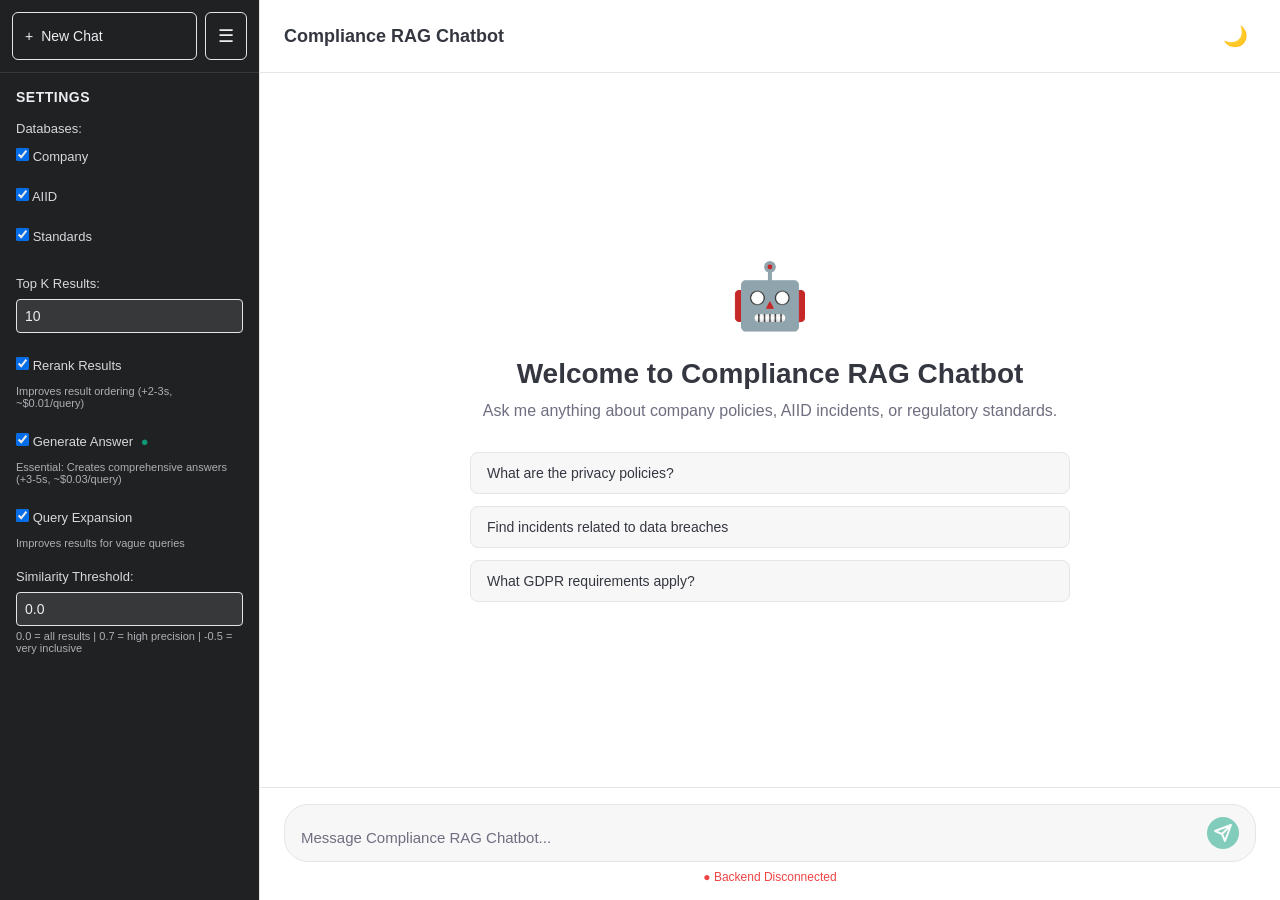
==== frontend/index.html @ 0043b5a8 "primary version is done" ====
<!DOCTYPE html>
<html lang="en">
<head>
    <meta charset="UTF-8">
    <meta name="viewport" content="width=device-width, initial-scale=1.0">
    <title>Compliance RAG Chatbot</title>
    <link rel="stylesheet" href="styles.css">
</head>
<body class="light-theme">
    <div class="app-container">
        <!-- Sidebar -->
        <aside class="sidebar" id="sidebar">
            <div class="sidebar-header">
                <button class="new-chat-btn" id="new-chat-btn">
                    <span>+</span> New Chat
                </button>
                <button class="sidebar-toggle" id="sidebar-toggle" title="Toggle Sidebar">
                    <span>☰</span>
                </button>
            </div>
            
            <div class="sidebar-content">
                <div class="settings-section">
                    <h3>Settings</h3>
                    
                    <div class="setting-item">
                        <label>Databases:</label>
                        <div class="checkbox-group">
                            <label class="checkbox-label">
                                <input type="checkbox" value="company" checked>
                                <span>Company</span>
                            </label>
                            <label class="checkbox-label">
                                <input type="checkbox" value="aiid" checked>
                                <span>AIID</span>
                            </label>
                            <label class="checkbox-label">
                                <input type="checkbox" value="standards" checked>
                                <span>Standards</span>
                            </label>
                        </div>
                    </div>

                    <div class="setting-item">
                        <label for="top-k">Top K Results:</label>
                        <input type="number" id="top-k" value="10" min="1" max="50">
                    </div>

                    <div class="setting-item">
                        <label class="checkbox-label">
                            <input type="checkbox" id="rerank" checked>
                            <span>Rerank Results</span>
                        </label>
                        <small style="display: block; margin-top: 4px; opacity: 0.7; font-size: 11px;">
                            Improves result ordering (+2-3s, ~$0.01/query)
                        </small>
                    </div>

                    <div class="setting-item">
                        <label class="checkbox-label">
                            <input type="checkbox" id="contextualize" checked>
                            <span>Generate Answer</span>
                            <span style="color: var(--accent-color); margin-left: 4px;">●</span>
                        </label>
                        <small style="display: block; margin-top: 4px; opacity: 0.7; font-size: 11px;">
                            Essential: Creates comprehensive answers (+3-5s, ~$0.03/query)
                        </small>
                    </div>

                    <div class="setting-item">
                        <label class="checkbox-label">
                            <input type="checkbox" id="use-expansion" checked>
                            <span>Query Expansion</span>
                        </label>
                        <small style="display: block; margin-top: 4px; opacity: 0.7; font-size: 11px;">
                            Improves results for vague queries
                        </small>
                    </div>

                    <div class="setting-item">
                        <label for="threshold">Similarity Threshold:</label>
                        <input type="number" id="threshold" value="0.0" min="-1" max="1" step="0.1">
                        <small style="display: block; margin-top: 4px; opacity: 0.7; font-size: 11px;">
                            0.0 = all results | 0.7 = high precision | -0.5 = very inclusive
                        </small>
                    </div>
                </div>
            </div>
        </aside>

        <!-- Main Chat Area -->
        <main class="main-content">
            <!-- Header -->
            <header class="chat-header">
                <h1>Compliance RAG Chatbot</h1>
                <button class="theme-toggle" id="theme-toggle" title="Toggle Theme">
                    <span>🌙</span>
                </button>
            </header>

            <!-- Messages Container -->
            <div class="messages-container" id="chat-messages">
                <div class="welcome-screen">
                    <div class="welcome-icon">🤖</div>
                    <h2>Welcome to Compliance RAG Chatbot</h2>
                    <p>Ask me anything about company policies, AIID incidents, or regulatory standards.</p>
                    <div class="example-queries">
                        <button class="example-btn" data-query="What are the privacy policies?">
                            What are the privacy policies?
                        </button>
                        <button class="example-btn" data-query="Find incidents related to data breaches">
                            Find incidents related to data breaches
                        </button>
                        <button class="example-btn" data-query="What GDPR requirements apply?">
                            What GDPR requirements apply?
                        </button>
                    </div>
                </div>
            </div>

            <!-- Input Area -->
            <div class="input-area">
                <div class="input-wrapper">
                    <textarea 
                        id="query-input" 
                        placeholder="Message Compliance RAG Chatbot..."
                        rows="1"
                    ></textarea>
                    <button id="send-btn" class="send-button" disabled>
                        <svg width="20" height="20" viewBox="0 0 20 20" fill="none">
                            <path d="M18 2L9 11M18 2L12 18L9 11M18 2L2 8L9 11" stroke="currentColor" stroke-width="2" stroke-linecap="round" stroke-linejoin="round"/>
                        </svg>
                    </button>
                </div>
                <div class="input-footer">
                    <span class="api-status" id="api-status">● Backend Connected</span>
                </div>
            </div>
        </main>
    </div>

    <script src="app.js"></script>
</body>
</html>
---- frontend/styles.css ----
/* ChatGPT-style Chatbot Interface */

:root {
    --bg-primary: #ffffff;
    --bg-secondary: #f7f7f8;
    --bg-tertiary: #ececf1;
    --text-primary: #353740;
    --text-secondary: #6e6e80;
    --border-color: #e5e5e6;
    --accent-color: #10a37f;
    --accent-hover: #0d8c6d;
    --user-message-bg: #f7f7f8;
    --bot-message-bg: #ffffff;
    --sidebar-bg: #202123;
    --sidebar-text: #ececf1;
    --shadow: rgba(0, 0, 0, 0.1);
}

.dark-theme {
    --bg-primary: #343541;
    --bg-secondary: #444654;
    --bg-tertiary: #2d2d30;
    --text-primary: #ececf1;
    --text-secondary: #acacbe;
    --border-color: #565869;
    --accent-color: #10a37f;
    --accent-hover: #0d8c6d;
    --user-message-bg: #444654;
    --bot-message-bg: #343541;
    --sidebar-bg: #202123;
    --sidebar-text: #ececf1;
    --shadow: rgba(0, 0, 0, 0.3);
}

* {
    margin: 0;
    padding: 0;
    box-sizing: border-box;
}

body {
    font-family: -apple-system, BlinkMacSystemFont, 'Segoe UI', 'Roboto', 'Oxygen', 'Ubuntu', 'Cantarell', sans-serif;
    background: var(--bg-primary);
    color: var(--text-primary);
    height: 100vh;
    overflow: hidden;
    transition: background-color 0.3s ease, color 0.3s ease;
}

.app-container {
    display: flex;
    height: 100vh;
    width: 100vw;
}

/* Sidebar */
.sidebar {
    width: 260px;
    background: var(--sidebar-bg);
    color: var(--sidebar-text);
    display: flex;
    flex-direction: column;
    border-right: 1px solid var(--border-color);
    transition: transform 0.3s ease;
}

.sidebar-header {
    padding: 12px;
    display: flex;
    gap: 8px;
    border-bottom: 1px solid rgba(255, 255, 255, 0.1);
}

.new-chat-btn {
    flex: 1;
    padding: 12px;
    background: transparent;
    border: 1px solid var(--border-color);
    border-radius: 6px;
    color: var(--sidebar-text);
    cursor: pointer;
    font-size: 14px;
    display: flex;
    align-items: center;
    gap: 8px;
    transition: background 0.2s;
}

.new-chat-btn:hover {
    background: rgba(255, 255, 255, 0.1);
}

.sidebar-toggle {
    padding: 12px;
    background: transparent;
    border: 1px solid var(--border-color);
    border-radius: 6px;
    color: var(--sidebar-text);
    cursor: pointer;
    font-size: 18px;
    transition: background 0.2s;
}

.sidebar-toggle:hover {
    background: rgba(255, 255, 255, 0.1);
}

.sidebar-content {
    flex: 1;
    overflow-y: auto;
    padding: 16px;
}

.settings-section h3 {
    font-size: 14px;
    font-weight: 600;
    margin-bottom: 16px;
    color: var(--sidebar-text);
    text-transform: uppercase;
    letter-spacing: 0.5px;
}

.setting-item {
    margin-bottom: 20px;
}

.setting-item label {
    display: block;
    font-size: 13px;
    color: var(--sidebar-text);
    margin-bottom: 8px;
    opacity: 0.9;
}

.setting-item input[type="number"] {
    width: 100%;
    padding: 8px;
    background: rgba(255, 255, 255, 0.1);
    border: 1px solid var(--border-color);
    border-radius: 4px;
    color: var(--sidebar-text);
    font-size: 14px;
}

.setting-item input[type="number"]:focus {
    outline: none;
    border-color: var(--accent-color);
}

.checkbox-group {
    display: flex;
    flex-direction: column;
    gap: 8px;
}

.checkbox-label {
    display: flex;
    align-items: center;
    gap: 8px;
    cursor: pointer;
    font-size: 13px;
    padding: 4px 0;
}

.checkbox-label input[type="checkbox"] {
    cursor: pointer;
}

/* Main Content */
.main-content {
    flex: 1;
    display: flex;
    flex-direction: column;
    background: var(--bg-primary);
    overflow: hidden;
}

.chat-header {
    padding: 16px 24px;
    border-bottom: 1px solid var(--border-color);
    display: flex;
    justify-content: space-between;
    align-items: center;
    background: var(--bg-primary);
}

.chat-header h1 {
    font-size: 18px;
    font-weight: 600;
    color: var(--text-primary);
}

.theme-toggle {
    background: transparent;
    border: none;
    font-size: 20px;
    cursor: pointer;
    padding: 8px;
    border-radius: 4px;
    transition: background 0.2s;
}

.theme-toggle:hover {
    background: var(--bg-secondary);
}

/* Messages Container */
.messages-container {
    flex: 1;
    overflow-y: auto;
    padding: 24px;
    scroll-behavior: smooth;
}

.welcome-screen {
    display: flex;
    flex-direction: column;
    align-items: center;
    justify-content: center;
    height: 100%;
    text-align: center;
    padding: 40px;
}

.welcome-icon {
    font-size: 64px;
    margin-bottom: 24px;
}

.welcome-screen h2 {
    font-size: 28px;
    font-weight: 600;
    margin-bottom: 12px;
    color: var(--text-primary);
}

.welcome-screen p {
    font-size: 16px;
    color: var(--text-secondary);
    margin-bottom: 32px;
    max-width: 600px;
}

.example-queries {
    display: flex;
    flex-direction: column;
    gap: 12px;
    max-width: 600px;
    width: 100%;
}

.example-btn {
    padding: 12px 16px;
    background: var(--bg-secondary);
    border: 1px solid var(--border-color);
    border-radius: 8px;
    color: var(--text-primary);
    cursor: pointer;
    font-size: 14px;
    text-align: left;
    transition: all 0.2s;
}

.example-btn:hover {
    background: var(--bg-tertiary);
    border-color: var(--accent-color);
}

/* Message Styles */
.message {
    display: flex;
    padding: 24px;
    gap: 24px;
    animation: fadeIn 0.3s ease-in;
}

@keyframes fadeIn {
    from {
        opacity: 0;
        transform: translateY(10px);
    }
    to {
        opacity: 1;
        transform: translateY(0);
    }
}

.message-user {
    background: var(--user-message-bg);
}

.message-bot {
    background: var(--bot-message-bg);
}

.message-avatar {
    width: 32px;
    height: 32px;
    border-radius: 4px;
    display: flex;
    align-items: center;
    justify-content: center;
    font-size: 16px;
    flex-shrink: 0;
}

.message-user .message-avatar {
    background: var(--accent-color);
    color: white;
}

.message-bot .message-avatar {
    background: var(--bg-tertiary);
    color: var(--text-primary);
}

.message-content {
    flex: 1;
    line-height: 1.75;
    color: var(--text-primary);
    white-space: pre-wrap;
    word-wrap: break-word;
}

.message-content p {
    margin-bottom: 12px;
}

.message-content p:last-child {
    margin-bottom: 0;
}

/* Typing Indicator */
.typing-indicator {
    display: flex;
    gap: 4px;
    padding: 8px 0;
}

.typing-dot {
    width: 8px;
    height: 8px;
    border-radius: 50%;
    background: var(--text-secondary);
    animation: typing 1.4s infinite;
}

.typing-dot:nth-child(2) {
    animation-delay: 0.2s;
}

.typing-dot:nth-child(3) {
    animation-delay: 0.4s;
}

@keyframes typing {
    0%, 60%, 100% {
        transform: translateY(0);
        opacity: 0.7;
    }
    30% {
        transform: translateY(-10px);
        opacity: 1;
    }
}

/* Input Area */
.input-area {
    padding: 16px 24px;
    border-top: 1px solid var(--border-color);
    background: var(--bg-primary);
}

.input-wrapper {
    display: flex;
    align-items: flex-end;
    gap: 12px;
    background: var(--bg-secondary);
    border: 1px solid var(--border-color);
    border-radius: 24px;
    padding: 12px 16px;
    transition: border-color 0.2s;
}

.input-wrapper:focus-within {
    border-color: var(--accent-color);
}

#query-input {
    flex: 1;
    background: transparent;
    border: none;
    outline: none;
    color: var(--text-primary);
    font-size: 15px;
    font-family: inherit;
    resize: none;
    max-height: 200px;
    line-height: 1.5;
}

#query-input::placeholder {
    color: var(--text-secondary);
}

.send-button {
    background: var(--accent-color);
    border: none;
    border-radius: 50%;
    width: 32px;
    height: 32px;
    display: flex;
    align-items: center;
    justify-content: center;
    cursor: pointer;
    color: white;
    transition: background 0.2s, transform 0.1s;
    flex-shrink: 0;
}

.send-button:hover:not(:disabled) {
    background: var(--accent-hover);
    transform: scale(1.05);
}

.send-button:disabled {
    opacity: 0.5;
    cursor: not-allowed;
}

.input-footer {
    display: flex;
    justify-content: center;
    margin-top: 8px;
}

.api-status {
    font-size: 12px;
    color: var(--text-secondary);
}

.api-status.connected {
    color: var(--accent-color);
}

.api-status.disconnected {
    color: #ef4444;
}

/* Error Message */
.error-message {
    background: rgba(239, 68, 68, 0.1);
    border-left: 3px solid #ef4444;
    padding: 12px 16px;
    border-radius: 4px;
    color: #ef4444;
    margin: 12px 0;
}

/* Scrollbar */
.messages-container::-webkit-scrollbar,
.sidebar-content::-webkit-scrollbar {
    width: 8px;
}

.messages-container::-webkit-scrollbar-track,
.sidebar-content::-webkit-scrollbar-track {
    background: transparent;
}

.messages-container::-webkit-scrollbar-thumb,
.sidebar-content::-webkit-scrollbar-thumb {
    background: var(--border-color);
    border-radius: 4px;
}

.messages-container::-webkit-scrollbar-thumb:hover,
.sidebar-content::-webkit-scrollbar-thumb:hover {
    background: var(--text-secondary);
}

/* Responsive */
@media (max-width: 768px) {
    .sidebar {
        position: absolute;
        left: 0;
        top: 0;
        bottom: 0;
        z-index: 1000;
        transform: translateX(-100%);
    }

    .sidebar.open {
        transform: translateX(0);
    }

    .chat-header h1 {
        font-size: 16px;
    }
}

/* Loading Animation */
@keyframes pulse {
    0%, 100% {
        opacity: 1;
    }
    50% {
        opacity: 0.5;
    }
}

.loading {
    animation: pulse 1.5s ease-in-out infinite;
}
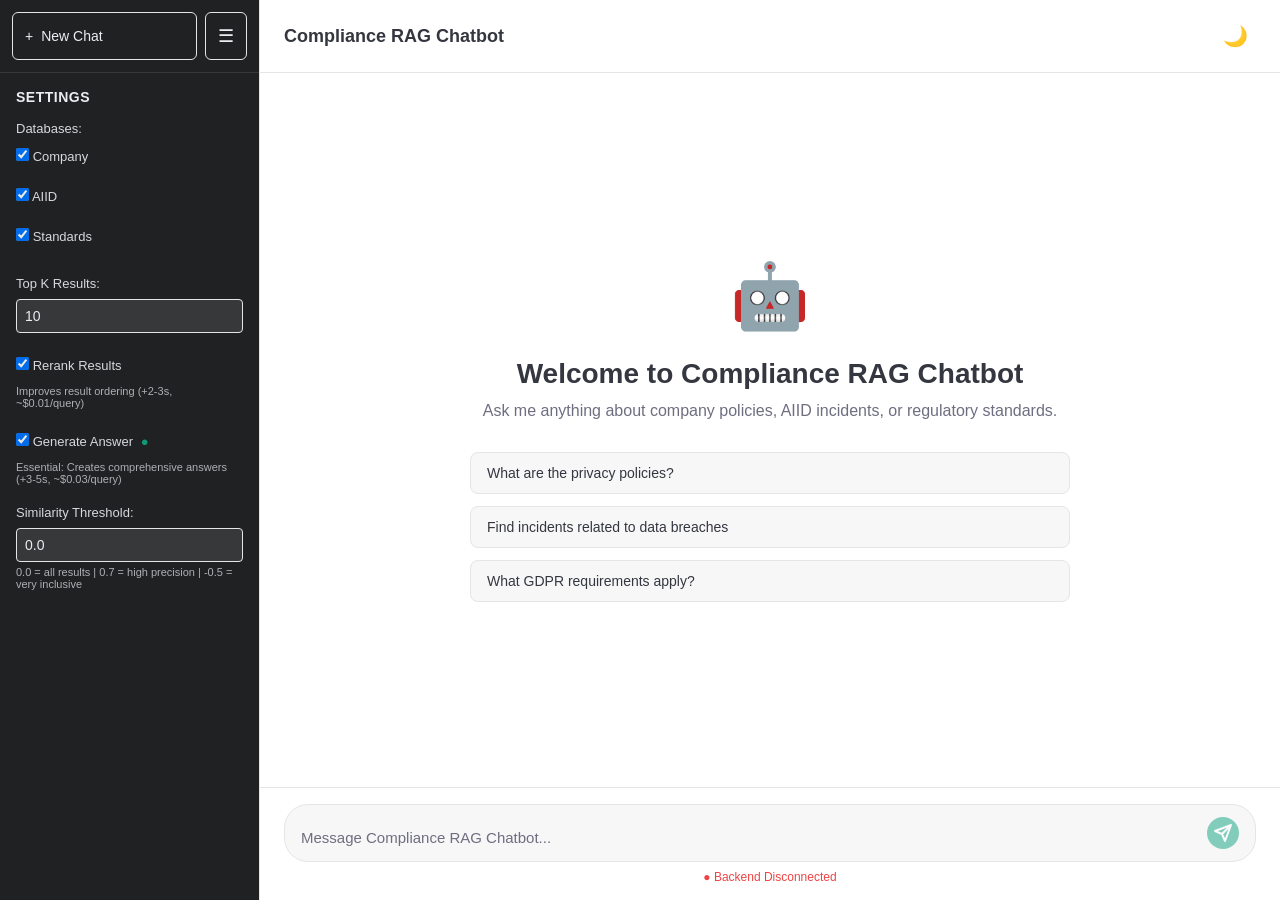
==== commit 8b809c47: "project done - 1" ====
--- a/frontend/index.html
+++ b/frontend/index.html
@@ -68,16 +68,6 @@
                     </div>
 
                     <div class="setting-item">
-                        <label class="checkbox-label">
-                            <input type="checkbox" id="use-expansion" checked>
-                            <span>Query Expansion</span>
-                        </label>
-                        <small style="display: block; margin-top: 4px; opacity: 0.7; font-size: 11px;">
-                            Improves results for vague queries
-                        </small>
-                    </div>
-
-                    <div class="setting-item">
                         <label for="threshold">Similarity Threshold:</label>
                         <input type="number" id="threshold" value="0.0" min="-1" max="1" step="0.1">
                         <small style="display: block; margin-top: 4px; opacity: 0.7; font-size: 11px;">
